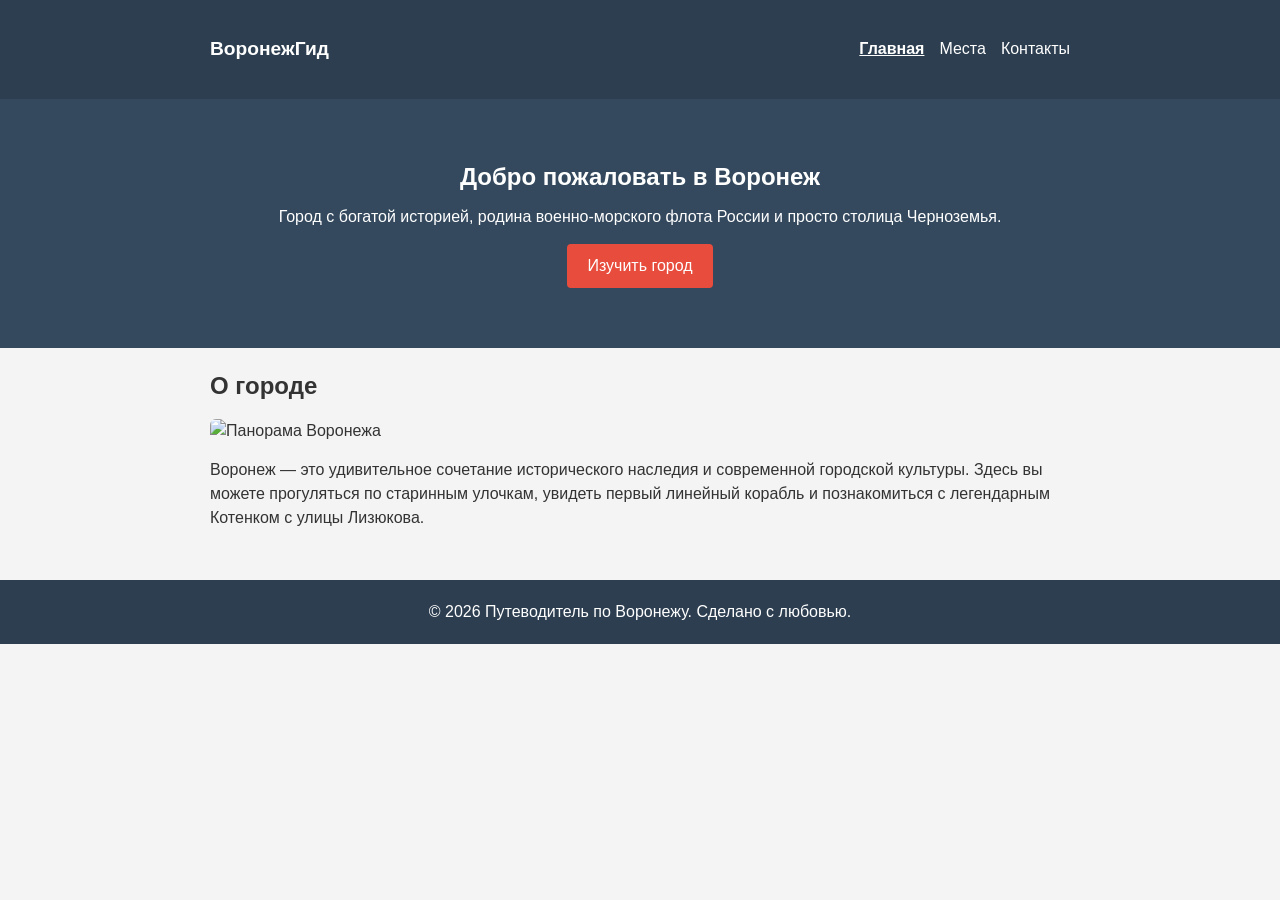
==== index.html @ 74f7af94 "vrn" ====
<!DOCTYPE html>
<html lang="ru">
<head>
    <meta charset="UTF-8">
    <meta name="viewport" content="width=device-width, initial-scale=1.0">
    <title>Воронеж — Колыбель русского флота</title>
    <link rel="stylesheet" href="style.css">
    <link href="https://fonts.googleapis.com/css2?family=Montserrat:wght@300;400;700&family=Playfair+Display:wght@700&display=swap" rel="stylesheet">
</head>
<body>
    <header>
        <nav class="container">
            <div class="logo">ВоронежГид</div>
            <ul class="nav-links">
                <li><a href="index.html" class="active">Главная</a></li>
                <li><a href="places.html">Места</a></li>
                <li><a href="contact.html">Контакты</a></li>
            </ul>
        </nav>
    </header>
    <section class="hero">
        <div class="hero-content container">
            <h1>Добро пожаловать в Воронеж</h1>
            <p>Город с богатой историей, родина военно-морского флота России и просто столица Черноземья.</p>
            <a href="places.html" class="btn">Изучить город</a>
        </div>
    </section>
    <main class="container">
        <section class="intro">
            <h2>О городе</h2>
		<img src="img/hero.jpg" alt="Панорама Воронежа" class="page-img">
            <p>Воронеж — это удивительное сочетание исторического наследия и современной городской культуры. Здесь вы можете прогуляться по старинным улочкам, увидеть первый линейный корабль и познакомиться с легендарным Котенком с улицы Лизюкова.</p>
        </section>
    </main>
    <footer>
        <p>&copy; 2026 Путеводитель по Воронежу. Сделано с любовью.</p>
    </footer>
</body>
</html>
---- style.css ----
/* Базовые настройки */
* {
    box-sizing: border-box;
    margin: 0;
    padding: 0;
}

body {
    font-family: Arial, sans-serif;
    line-height: 1.5;
    background: #f4f4f4;
    color: #333;
}

.container {
    max-width: 900px;
    margin: 0 auto;
    padding: 20px;
}

/* Шапка и Навигация */
header {
    background: #2c3e50;
    color: #fff;
    padding: 15px 0;
}

nav {
    display: flex;
    justify-content: space-between;
    align-items: center;
}

.logo {
    font-size: 1.2rem;
    font-weight: bold;
}

.nav-links {
    list-style: none;
    display: flex;
    gap: 15px;
}

.nav-links a {
    color: #fff;
    text-decoration: none;
}

.nav-links a.active {
    text-decoration: underline;
    font-weight: bold;
}

/* Баннер (Hero) */
.hero {
    background: #34495e;
    color: #fff;
    text-align: center;
    padding: 40px 20px;
}

.hero h1 {
    margin-bottom: 10px;
}

/* Кнопка */
.btn {
    display: inline-block;
    background: #e74c3c;
    color: #fff;
    padding: 10px 20px;
    text-decoration: none;
    border-radius: 4px;
    margin-top: 15px;
}

/* Простая сетка для карт */
.grid {
    display: grid;
    grid-template-columns: repeat(auto-fit, minmax(250px, 1fr));
    gap: 20px;
    margin-top: 20px;
}

.card {
    background: #fff;
    padding: 15px;
    border-radius: 6px;
    border: 1px solid #ddd;
}

/* Простое и надежное оформление картинок */
img {
    max-width: 100%;
    height: auto;
}

.page-img {
    width: 100%;
    height: 300px;
    object-fit: cover;
    border-radius: 6px;
    margin: 15px 0;
}

.card img {
    width: 100%;
    height: 180px;
    object-fit: cover;
    border-radius: 4px;
    margin-bottom: 10px;
}

/* Форма */
.contact-form {
    background: #fff;
    padding: 20px;
    border-radius: 6px;
    border: 1px solid #ddd;
    margin-top: 20px;
}

.form-group {
    margin-bottom: 15px;
}

.form-group label {
    display: block;
    margin-bottom: 5px;
}

.form-group input,
.form-group textarea {
    width: 100%;
    padding: 8px;
    border: 1px solid #ccc;
    border-radius: 4px;
}

/* Подвал */
footer {
    text-align: center;
    padding: 20px;
    margin-top: 30px;
    background: #2c3e50;
    color: #fff;
}
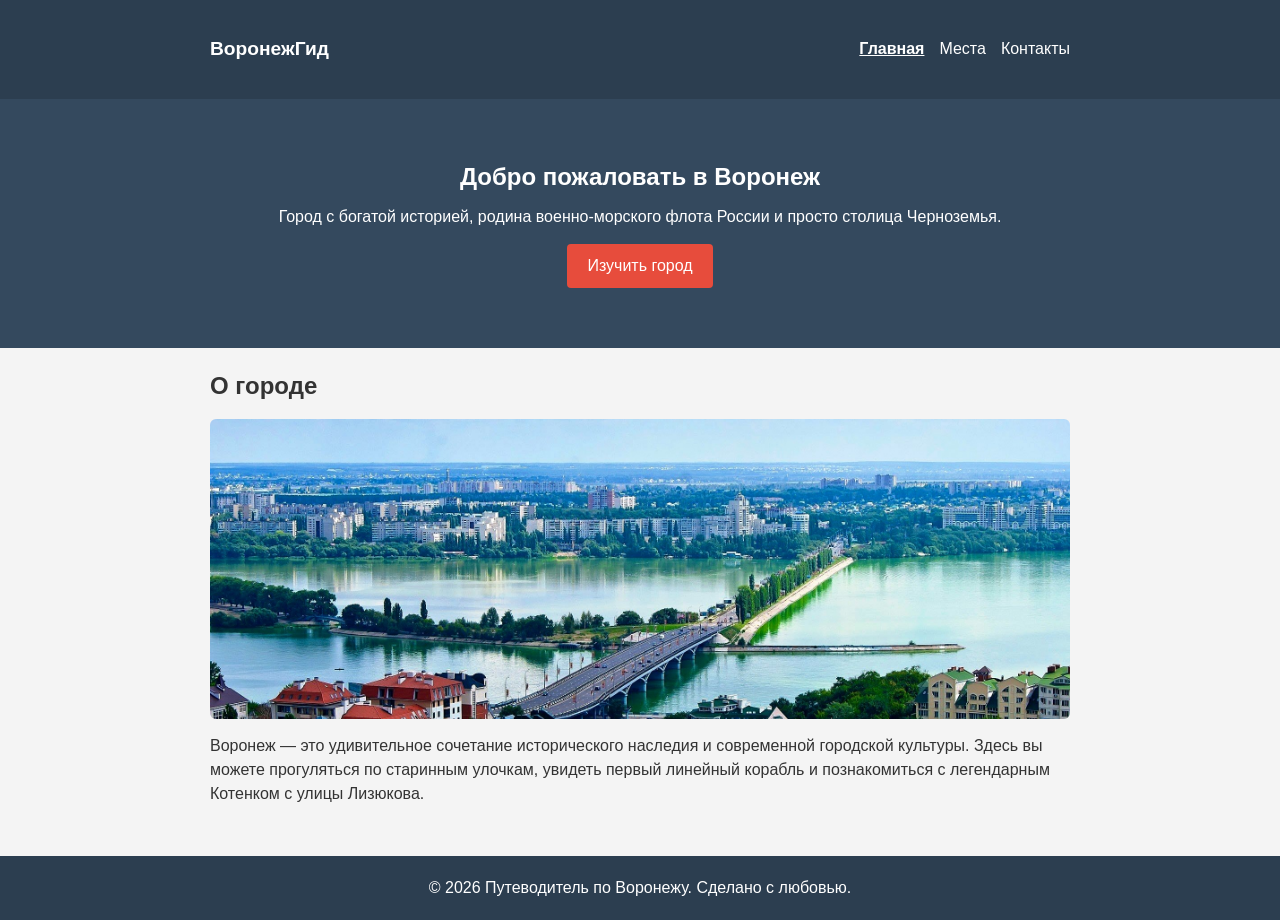
==== commit c5112afe: "Fix HTML structure and formatting issues" ====
--- a/index.html
+++ b/index.html
@@ -1,5 +1,3 @@
-<!DOCTYPE html>
-<html lang="ru">
 <head>
     <meta charset="UTF-8">
     <meta name="viewport" content="width=device-width, initial-scale=1.0">
@@ -19,14 +17,14 @@
         </nav>
     </header>
     <section class="hero">
-        <div class="hero-content container">
+        <div class="container">
             <h1>Добро пожаловать в Воронеж</h1>
             <p>Город с богатой историей, родина военно-морского флота России и просто столица Черноземья.</p>
             <a href="places.html" class="btn">Изучить город</a>
         </div>
     </section>
     <main class="container">
-        <section class="intro">
+        <section>
             <h2>О городе</h2>
 		<img src="img/hero.jpg" alt="Панорама Воронежа" class="page-img">
             <p>Воронеж — это удивительное сочетание исторического наследия и современной городской культуры. Здесь вы можете прогуляться по старинным улочкам, увидеть первый линейный корабль и познакомиться с легендарным Котенком с улицы Лизюкова.</p>
@@ -37,5 +35,3 @@
     </footer>
 </body>
 </html>
-
-
--- a/style.css
+++ b/style.css
@@ -1,4 +1,4 @@
-/* Базовые настройки */
+
 * {
     box-sizing: border-box;
     margin: 0;
@@ -18,7 +18,7 @@
     padding: 20px;
 }
 
-/* Шапка и Навигация */
+
 header {
     background: #2c3e50;
     color: #fff;
@@ -52,7 +52,6 @@
     font-weight: bold;
 }
 
-/* Баннер (Hero) */
 .hero {
     background: #34495e;
     color: #fff;
@@ -64,7 +63,7 @@
     margin-bottom: 10px;
 }
 
-/* Кнопка */
+
 .btn {
     display: inline-block;
     background: #e74c3c;
@@ -75,7 +74,7 @@
     margin-top: 15px;
 }
 
-/* Простая сетка для карт */
+
 .grid {
     display: grid;
     grid-template-columns: repeat(auto-fit, minmax(250px, 1fr));
@@ -90,7 +89,7 @@
     border: 1px solid #ddd;
 }
 
-/* Простое и надежное оформление картинок */
+
 img {
     max-width: 100%;
     height: auto;
@@ -112,7 +111,7 @@
     margin-bottom: 10px;
 }
 
-/* Форма */
+
 .contact-form {
     background: #fff;
     padding: 20px;
@@ -138,11 +137,11 @@
     border-radius: 4px;
 }
 
-/* Подвал */
+
 footer {
     text-align: center;
     padding: 20px;
     margin-top: 30px;
     background: #2c3e50;
     color: #fff;
-}+}
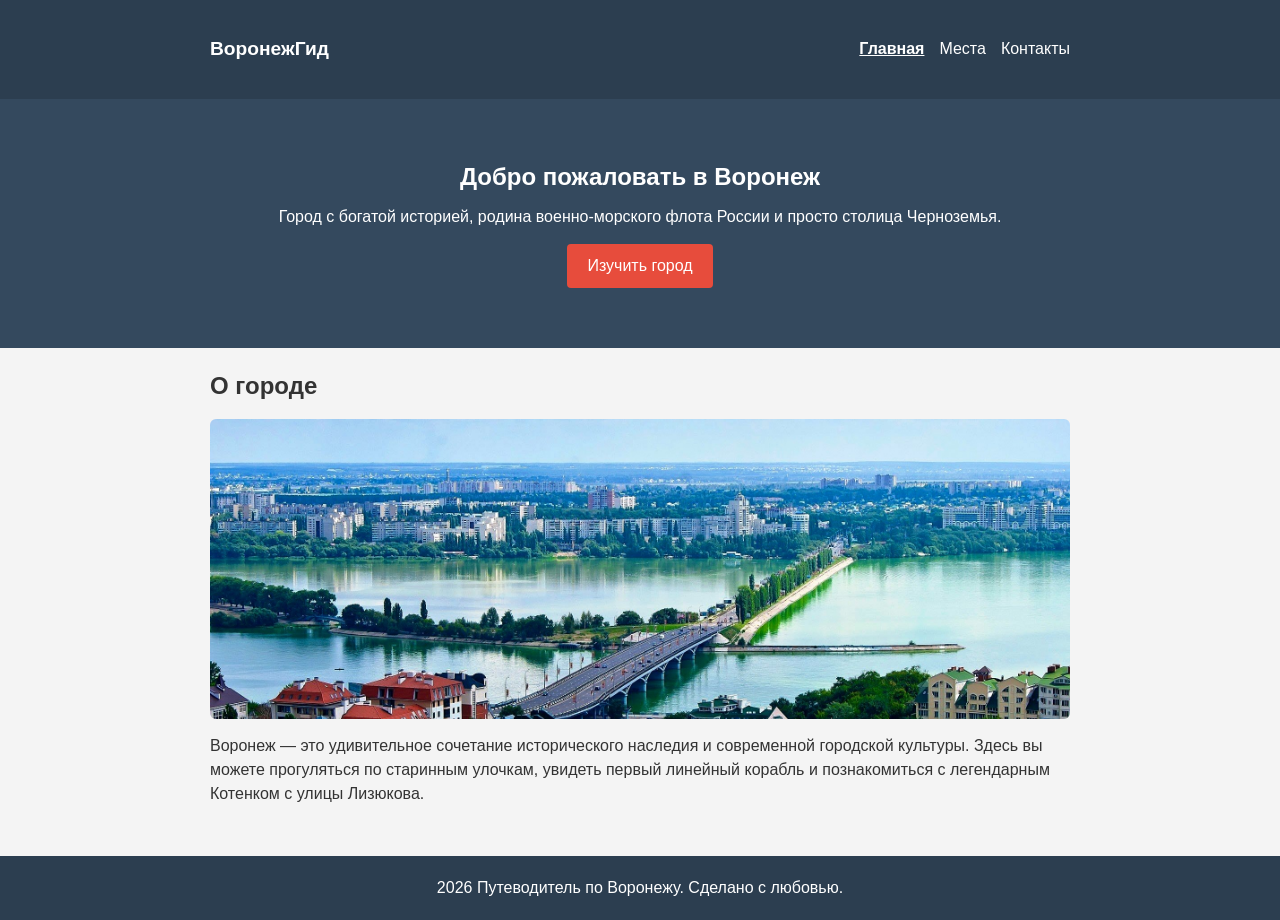
==== commit a46dce6e: "2" ====
--- a/index.html
+++ b/index.html
@@ -31,7 +31,7 @@
         </section>
     </main>
     <footer>
-        <p>&copy; 2026 Путеводитель по Воронежу. Сделано с любовью.</p>
+        <p> 2026 Путеводитель по Воронежу. Сделано с любовью.</p>
     </footer>
 </body>
 </html>
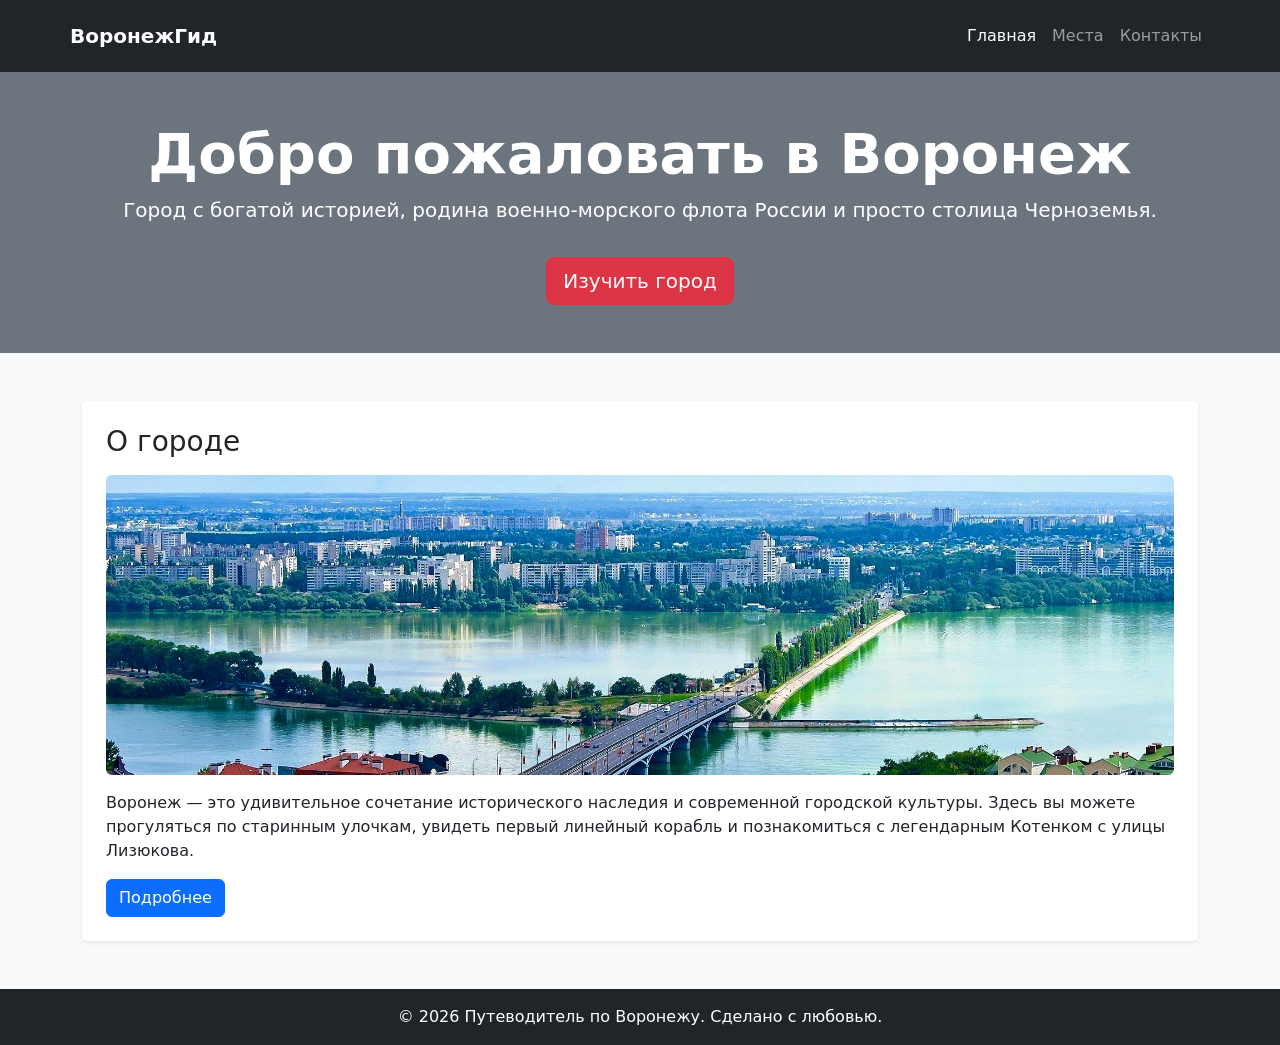
==== commit c47390b6: "vrngid1" ====
--- a/index.html
+++ b/index.html
@@ -1,37 +1,54 @@
-<head>
-    <meta charset="UTF-8">
-    <meta name="viewport" content="width=device-width, initial-scale=1.0">
-    <title>Воронеж — Колыбель русского флота</title>
-    <link rel="stylesheet" href="style.css">
-    <link href="https://fonts.googleapis.com/css2?family=Montserrat:wght@300;400;700&family=Playfair+Display:wght@700&display=swap" rel="stylesheet">
-</head>
-<body>
-    <header>
-        <nav class="container">
-            <div class="logo">ВоронежГид</div>
-            <ul class="nav-links">
-                <li><a href="index.html" class="active">Главная</a></li>
-                <li><a href="places.html">Места</a></li>
-                <li><a href="contact.html">Контакты</a></li>
-            </ul>
-        </nav>
-    </header>
-    <section class="hero">
-        <div class="container">
-            <h1>Добро пожаловать в Воронеж</h1>
-            <p>Город с богатой историей, родина военно-морского флота России и просто столица Черноземья.</p>
-            <a href="places.html" class="btn">Изучить город</a>
-        </div>
-    </section>
-    <main class="container">
-        <section>
-            <h2>О городе</h2>
-		<img src="img/hero.jpg" alt="Панорама Воронежа" class="page-img">
-            <p>Воронеж — это удивительное сочетание исторического наследия и современной городской культуры. Здесь вы можете прогуляться по старинным улочкам, увидеть первый линейный корабль и познакомиться с легендарным Котенком с улицы Лизюкова.</p>
-        </section>
-    </main>
-    <footer>
-        <p> 2026 Путеводитель по Воронежу. Сделано с любовью.</p>
-    </footer>
-</body>
-</html>
+<!DOCTYPE html>
+<html lang="ru">
+<head>
+  <meta charset="UTF-8">
+  <meta name="viewport" content="width=device-width, initial-scale=1.0">
+  <title>Воронеж — Колыбель русского флота</title>
+
+  <link href="https://cdn.jsdelivr.net/npm/bootstrap@5.3.2/dist/css/bootstrap.min.css" rel="stylesheet">
+  <link rel="stylesheet" href="css/style.css">
+  <link href="https://fonts.googleapis.com/css2?family=Montserrat:wght@300;400;700&family=Playfair+Display:wght@700&display=swap" rel="stylesheet">
+
+  <script src="script.js" defer></script>
+</head>
+<body class="bg-light">
+
+<header class="bg-dark py-2">
+  <nav class="navbar navbar-expand-lg navbar-dark container">
+    <a class="navbar-brand fw-bold" href="index.html">ВоронежГид</a>
+    <div class="navbar-nav ms-auto">
+      <a class="nav-link active" href="index.html">Главная</a>
+      <a class="nav-link" href="places.html">Места</a>
+      <a class="nav-link" href="contact.html">Контакты</a>
+    </div>
+  </nav>
+</header>
+
+<section class="hero bg-secondary text-white text-center py-5">
+  <div class="container">
+    <h1 class="display-4 fw-bold">Добро пожаловать в Воронеж</h1>
+    <p class="lead">Город с богатой историей, родина военно-морского флота России и просто столица Черноземья.</p>
+    <a href="places.html" class="btn btn-danger btn-lg mt-3">Изучить город</a>
+  </div>
+</section>
+
+<main class="container my-5">
+  <section class="bg-white p-4 rounded shadow-sm">
+    <h2 class="h3 mb-3">О городе</h2>
+    <img src="img/hero.jpg" alt="Панорама Воронежа" class="img-fluid rounded mb-3 page-img">
+    <p class="mb-0">Воронеж — это удивительное сочетание исторического наследия и современной городской культуры. Здесь вы можете прогуляться по старинным улочкам, увидеть первый линейный корабль и познакомиться с легендарным Котенком с улицы Лизюкова.</p>
+
+
+    <button id="showMore" class="btn btn-primary mt-3">Подробнее</button>
+    <p id="moreText" class="d-none mt-3 text-secondary">Я изучаю HTML, CSS, Bootstrap и JavaScript[cite: 16].</p>
+  </section>
+</main>
+
+<footer class="bg-dark text-white text-center py-3 mt-auto">
+  <p class="mb-0">© 2026 Путеводитель по Воронежу. Сделано с любовью.</p>
+</footer>
+
+
+<script src="https://cdn.jsdelivr.net/npm/bootstrap@5.3.2/dist/js/bootstrap.bundle.min.js"></script>
+</body>
+</html>
--- a/css/style.css
+++ b/css/style.css
@@ -0,0 +1,23 @@
+* {
+  box-sizing: border-box;
+}
+
+.page-img {
+  width: 100%;
+  height: 300px;
+  object-fit: cover;
+}
+
+.card-img-top {
+  height: 180px;
+  object-fit: cover;
+}
+
+.project-card {
+  transition: transform 0.2s ease, box-shadow 0.2s ease;
+}
+
+.project-card:hover {
+  transform: translateY(-4px);
+  box-shadow: 0 8px 16px rgba(0, 0, 0, 0.15) !important;
+}
